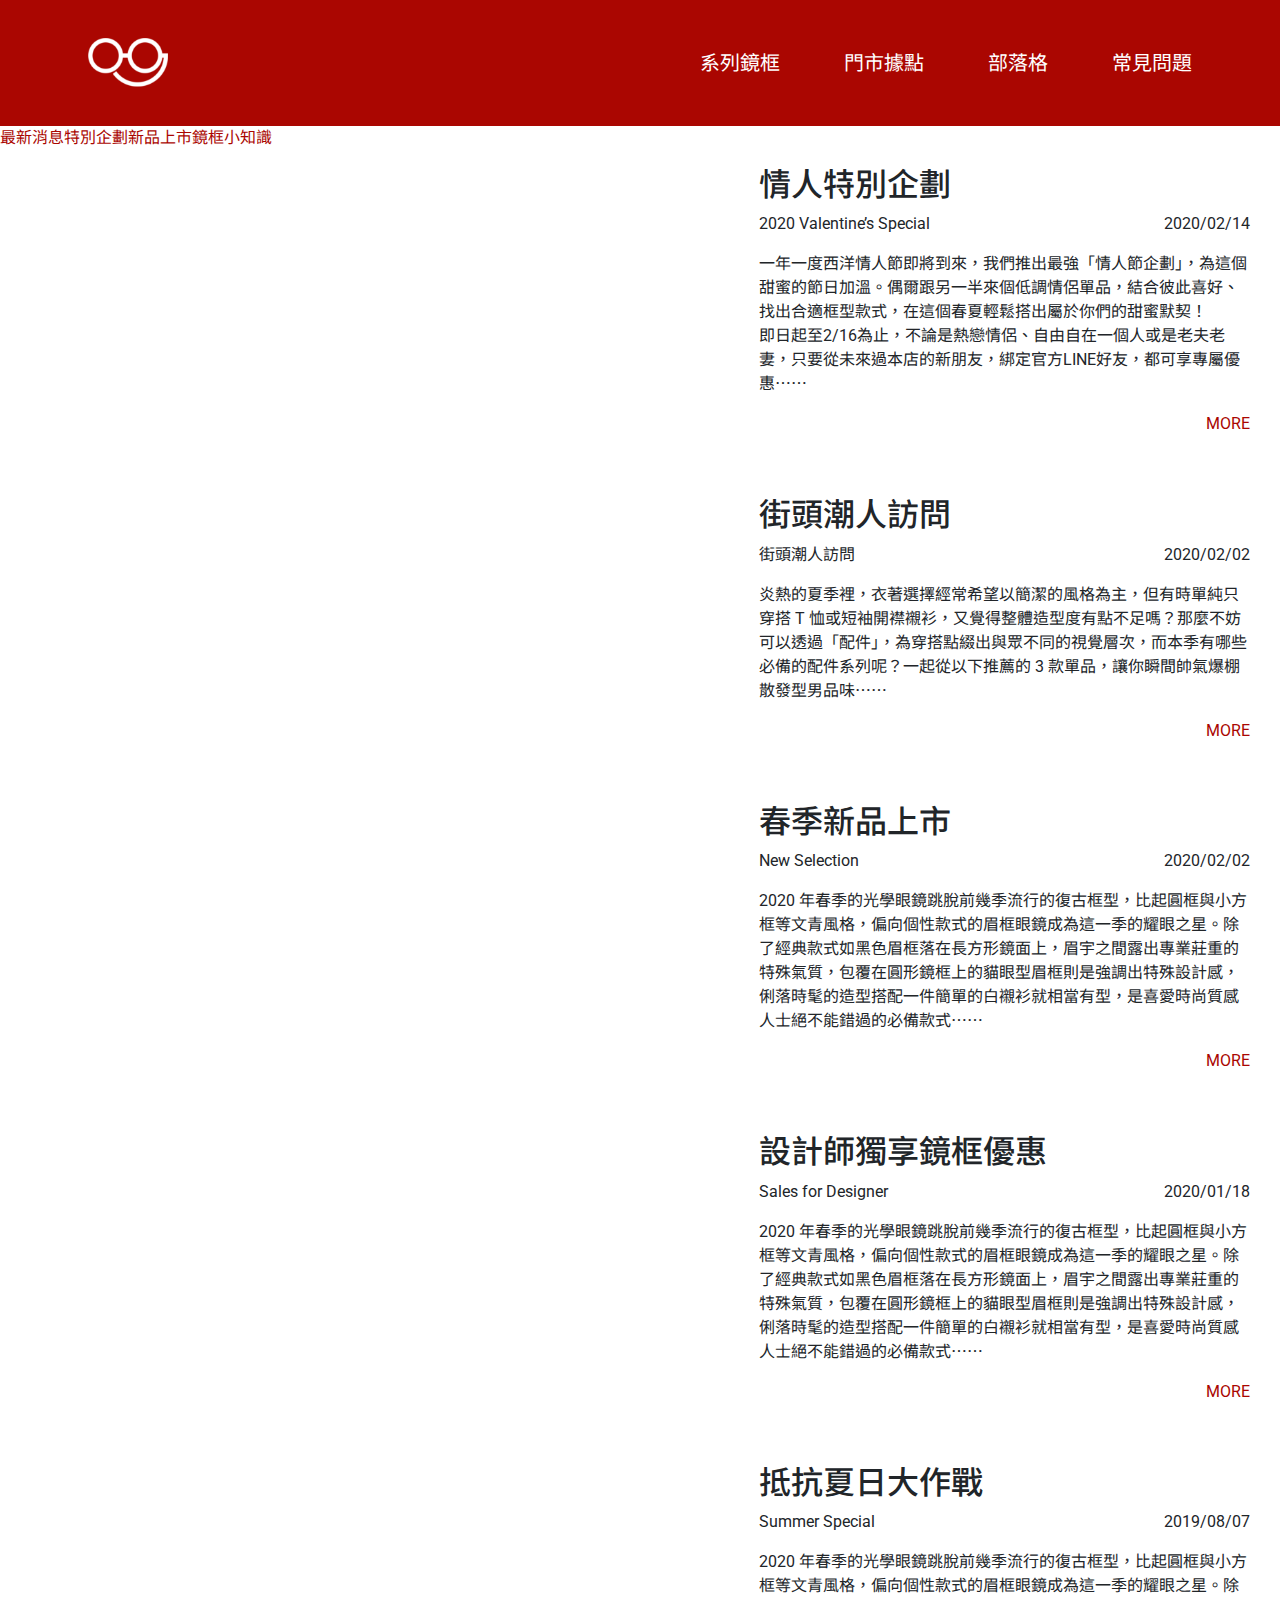
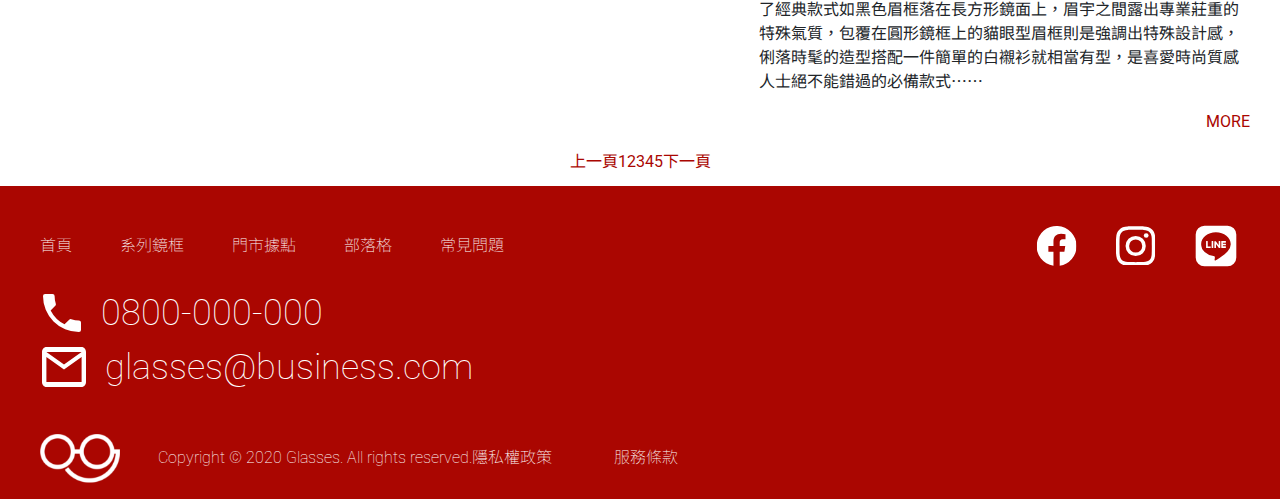
==== blog.html @ 4749c4c3 "Add files via upload" ====
<!DOCTYPE html>
<html lang="en">
<head>
    <meta charset="UTF-8">
    <meta name="viewport" content="width=device-width, initial-scale=1.0">
    <link href="https://fonts.googleapis.com/css2?family=Noto+Sans+TC:wght@300&display=swap" rel="stylesheet">
    <link href="https://fonts.googleapis.com/css2?family=Roboto:wght@300&display=swap" rel="stylesheet">
    <link href="https://fonts.googleapis.com/css2?family=Roboto:wght@500&display=swap" rel="stylesheet">
    <link rel="stylesheet" href="css/all.css">
    <title>部落格｜微笑眼鏡</title>
</head>
<body>
    <div class="pink container-fliud">
        <div class="header">
            <div class="d-none d-md-block">
                <div class="navbar col-12 d-flex justify-content-md-around justify-content-lg-between px-lg-13">
                    <h1 class="brandLogo m-0 py-7"><a href="index.html">LOGO品牌識別</a></h1>
                    <ul class="d-flex m-0">
                        <li><a class="mr-11" href="product.html">系列鏡框</a></li><a href="#"></a>
                        <li><a class="mr-11" href="store.html">門市據點</a></li><a href="#"></a>
                        <li><a class="mr-11" href="blog.html">部落格</a></li><a href="#"></a>
                        <li><a href="FAQ.html">常見問題</a></li><a href="#"></a>
                    </ul>
                </div>
            </div>
            <div class="d-block d-md-none">
                <div class="navbarMobile col-12 d-flex align-items-center">
                    <a href="#"><img src="img/burger.svg" alt=""></a>
                    <h1 class="brandLogo mb-0"><a href="index.html">LOGO品牌識別</a></h1>
                </div>
            </div>
        </div>
    </div>
    <div class="darkRed container-fliud">
        <ul class="blog-menuBar d-flex p-0">
            <li><a href="#">最新消息</a></li>
            <li><a href="#">特別企劃</a></li>
            <li><a href="#">新品上市</a></li>
            <li><a href="#">鏡框小知識</a></li>
        </ul>
    </div>
    <div class="articlePadding container">
        <ul class="articleList p-0">
            <li class="article-item d-flex pb-10">
                <img class="col-lg-7" src="../img/blogPic1.png" alt="">
                <div class="article-content col-lg-5">
                    <h2 class="article-title">情人特別企劃</h2>
                    <div class="article-date d-flex justify-content-lg-between">
                        <p>2020 Valentine’s Special</p>
                        <span>2020/02/14</span>
                    </div>
                    <p class="article-copywriting">一年一度西洋情人節即將到來，我們推出最強「情人節企劃」，為這個甜蜜的節日加溫。偶爾跟另一半來個低調情侶單品，結合彼此喜好、找出合適框型款式，在這個春夏輕鬆搭出屬於你們的甜蜜默契！<br>即日起至2/16為止，不論是熱戀情侶、自由自在一個人或是老夫老妻，只要從未來過本店的新朋友，綁定官方LINE好友，都可享專屬優惠⋯⋯</p>
                    <div class="end d-flex justify-content-end">
                        <a class="more" href="blogDetail.html">MORE</a>
                    </div>
                </div>
            </li>
            <li class="article-item d-flex pb-10">
                <img class="col-lg-7" src="../img/blogPic2.png" alt="">
                <div class="article-content col-lg-5">
                    <h2 class="article-title">街頭潮人訪問</h2>
                    <div class="article-date d-flex justify-content-lg-between">
                        <p>街頭潮人訪問</p>
                        <span>2020/02/02</span>
                    </div>
                    <p class="article-copywriting">炎熱的夏季裡，衣著選擇經常希望以簡潔的風格為主，但有時單純只穿搭 T 恤或短袖開襟襯衫，又覺得整體造型度有點不足嗎？那麼不妨可以透過「配件」，為穿搭點綴出與眾不同的視覺層次，而本季有哪些必備的配件系列呢？一起從以下推薦的 3 款單品，讓你瞬間帥氣爆棚散發型男品味⋯⋯</p>
                    <div class="end d-flex justify-content-end">
                        <a class="more" href="blogDetail.html">MORE</a>
                    </div>
                </div>
            </li>
            <li class="article-item d-flex pb-10">
                <img class="col-lg-7" src="../img/blogPic3.png" alt="">
                <div class="article-content col-lg-5">
                    <h2 class="article-title">春季新品上市</h2>
                    <div class="article-date d-flex justify-content-lg-between">
                        <p>New Selection</p>
                        <span>2020/02/02</span>
                    </div>
                    <p class="article-copywriting">2020 年春季的光學眼鏡跳脫前幾季流行的復古框型，比起圓框與小方框等文青風格，偏向個性款式的眉框眼鏡成為這一季的耀眼之星。除了經典款式如黑色眉框落在長方形鏡面上，眉宇之間露出專業莊重的特殊氣質，包覆在圓形鏡框上的貓眼型眉框則是強調出特殊設計感，俐落時髦的造型搭配一件簡單的白襯衫就相當有型，是喜愛時尚質感人士絕不能錯過的必備款式⋯⋯</p>
                    <div class="end d-flex justify-content-end">
                        <a class="more" href="blogDetail.html">MORE</a>
                    </div>
                </div>
            </li>
            <li class="article-item d-flex pb-10">
                <img class="col-lg-7" src="../img/blogPic4.png" alt="">
                <div class="article-content col-lg-5">
                    <h2 class="article-title">設計師獨享鏡框優惠</h2>
                    <div class="article-date d-flex justify-content-lg-between">
                        <p>Sales for Designer</p>
                        <span>2020/01/18</span>
                    </div>
                    <p class="article-copywriting">2020 年春季的光學眼鏡跳脫前幾季流行的復古框型，比起圓框與小方框等文青風格，偏向個性款式的眉框眼鏡成為這一季的耀眼之星。除了經典款式如黑色眉框落在長方形鏡面上，眉宇之間露出專業莊重的特殊氣質，包覆在圓形鏡框上的貓眼型眉框則是強調出特殊設計感，俐落時髦的造型搭配一件簡單的白襯衫就相當有型，是喜愛時尚質感人士絕不能錯過的必備款式⋯⋯</p>
                    <div class="end d-flex justify-content-end">
                        <a class="more" href="blogDetail.html">MORE</a>
                    </div>
                </div>
            </li>
            <li class="article-item d-flex">
                <img class="col-lg-7" src="../img/blogPic5.png" alt="">
                <div class="article-content col-lg-5">
                    <h2 class="article-title">抵抗夏日大作戰</h2>
                    <div class="article-date d-flex justify-content-lg-between">
                        <p>Summer Special</p>
                        <span>2019/08/07</span>
                    </div>
                    <p class="article-copywriting">2020 年春季的光學眼鏡跳脫前幾季流行的復古框型，比起圓框與小方框等文青風格，偏向個性款式的眉框眼鏡成為這一季的耀眼之星。除了經典款式如黑色眉框落在長方形鏡面上，眉宇之間露出專業莊重的特殊氣質，包覆在圓形鏡框上的貓眼型眉框則是強調出特殊設計感，俐落時髦的造型搭配一件簡單的白襯衫就相當有型，是喜愛時尚質感人士絕不能錯過的必備款式⋯⋯</p>
                    <div class="end d-flex justify-content-end">
                        <a class="more" href="blogDetail.html">MORE</a>
                    </div>
                </div>
            </li>
        </ul>
        <div class="pageBar d-flex justify-content-center pb-3">
            <ul class="d-flex p-0 m-0">
                <li><a class="pre-page clearl-pr" href="#">上一頁</a></li>
                <li><a class="page-num num-1 page-hover clearl-pr" href="#">1</a></li>
                <li><a class="page-num num-2 active clearl-pr" href="#">2</a></li>
                <li><a class="page-num num-3 page-hover clearl-pr" href="#">3</a></li>
                <li><a class="page-num num-4 page-hover clearl-pr" href="#">4</a></li>
                <li><a class="page-num num-5 page-hover clearl-pr" href="#">5</a></li>
                <li><a class="next-page" href="#">下一頁</a></li>
            </ul>
        </div>
    </div>
    <div class="red container-fliud">
        <div class="row m-0">
            <div class="footer d-flex flex-column align-items-lg-between pt-6 pt-md-0">
                <!-- 平板以上顯示 -->
                <div class="d-none d-md-block">
                    <div class="menubar d-flex justify-content-between">
                        <ul class="menuList d-flex justify-content-md-center justify-content-lg-start align-items-center p-0">
                            <li class="menuList-item"><a class="pl-0" href="index.html">首頁</a></li>
                            <li class="menuList-item"><a href="product.html">系列鏡框</a></li>
                            <li class="menuList-item"><a href="store.html">門市據點</a></li>
                            <li class="menuList-item"><a href="blog.html">部落格</a></li>
                            <li class="menuList-item"><a href="FAQ.html">常見問題</a></li>
                        </ul> 
                        <!-- 社群媒體連結(PC, Pad ver.) -->
                        <ul class="iconList d-flex justify-content-end justify-content-md-center justify-content-lg-end">
                            <li class="icon-item">
                                <a href="#">
                                    <img class="d-none d-lg-block mr-8" src="img/fb.svg" alt="">
                                    <img class="d-md-block d-lg-none" src="img/fb-sm.svg" alt="">
                                </a>
                            </li>
                            <li class="icon-item">
                                <a href="#">
                                    <img class="d-none d-lg-block mr-8" src="img/ig.svg" alt="">
                                    <img class="d-md-block d-lg-none" src="img/ig-sm.svg" alt="">
                                </a>
                            </li>
                            <li class="icon-item">
                                <a href="#">
                                    <img class="d-none d-lg-block" src="img/line.svg" alt="">
                                    <img class="d-md-block d-lg-none" src="img/line-sm.svg" alt="">
                                </a>
                            </li>
                        </ul>
                    </div>
                </div> 
                <!-- 平板以上顯示 -->
                <div class="contact d-flex mb-6">
                    <!-- 電話及電子郵件 -->
                    <ul class="info d-flex flex-column p-0">
                        <li class="d-flex align-items-center">
                            <img class="d-none d-lg-block" src="img/phone.svg" alt="">
                            <img class="d-none d-md-block d-lg-none mr-md-5" src="img/phone-md.svg" alt="">
                            <img class="d-block d-md-none mr-1" src="img/phone-sm.svg" alt="">
                            <a class="telNumber" href="tel:+0800-000-000">0800-000-000</a>
                        </li>
                        <li class="d-flex align-items-center">
                            <img class="d-none d-lg-block" src="img/mail.svg" alt="">
                            <img class="d-none d-md-block d-lg-none mr-md-3" src="img/mail-md.svg" alt="">
                            <img class="d-block d-md-none mr-1" src="img/mail-sm.svg" alt="">
                            <a class="email" href="mailto:glasses@business.com">glasses@business.com</a>
                        </li>
                    </ul>
                    <!-- 社群媒體連結(mobile ver.) -->
                    <ul class="iconList d-flex justify-content-end d-block d-md-none">
                        <li class="icon-item">
                            <a href="#">
                                <img class="d-md-block" src="img/fb-sm.svg" alt="">
                            </a>
                        </li>
                        <li class="icon-item">
                            <a href="#">
                                <img class="d-md-block" src="img/ig-sm.svg" alt="">
                            </a>
                        </li>
                        <li class="icon-item">
                            <a href="#">
                                <img class="d-md-block" src="img/line-sm.svg" alt="">
                            </a>
                        </li>
                    </ul>
                </div>     
                <div class="bottom d-flex">
                    <ul class="copyright p-0 d-flex flex-column flex-md-row justify-content-between">
                        <li class="companyList p-0 d-flex align-items-center">
                            <a href="index.html"><img class="d-none d-lg-block" src="img/logo.png" alt=""></a>
                            <p class="m-0">Copyright © 2020 Glasses. All rights reserved.</p>
                        </li>
                        <li class="lawList p-0 d-flex flex-column align-items-start flex-md-row align-items-md-center justify-content-md-end">
                            <a class="PrivacyPolicy" href="#">隱私權政策</a>
                            <a href="#">服務條款</a>
                        </li>
                    </ul>
                    <div class="pt-8 d-block d-md-none"><a href="#"><img src="img/logo-sm.png" alt=""></a></div>
                </div>
            </div>
        </div>
    </div>
</body>
</html>
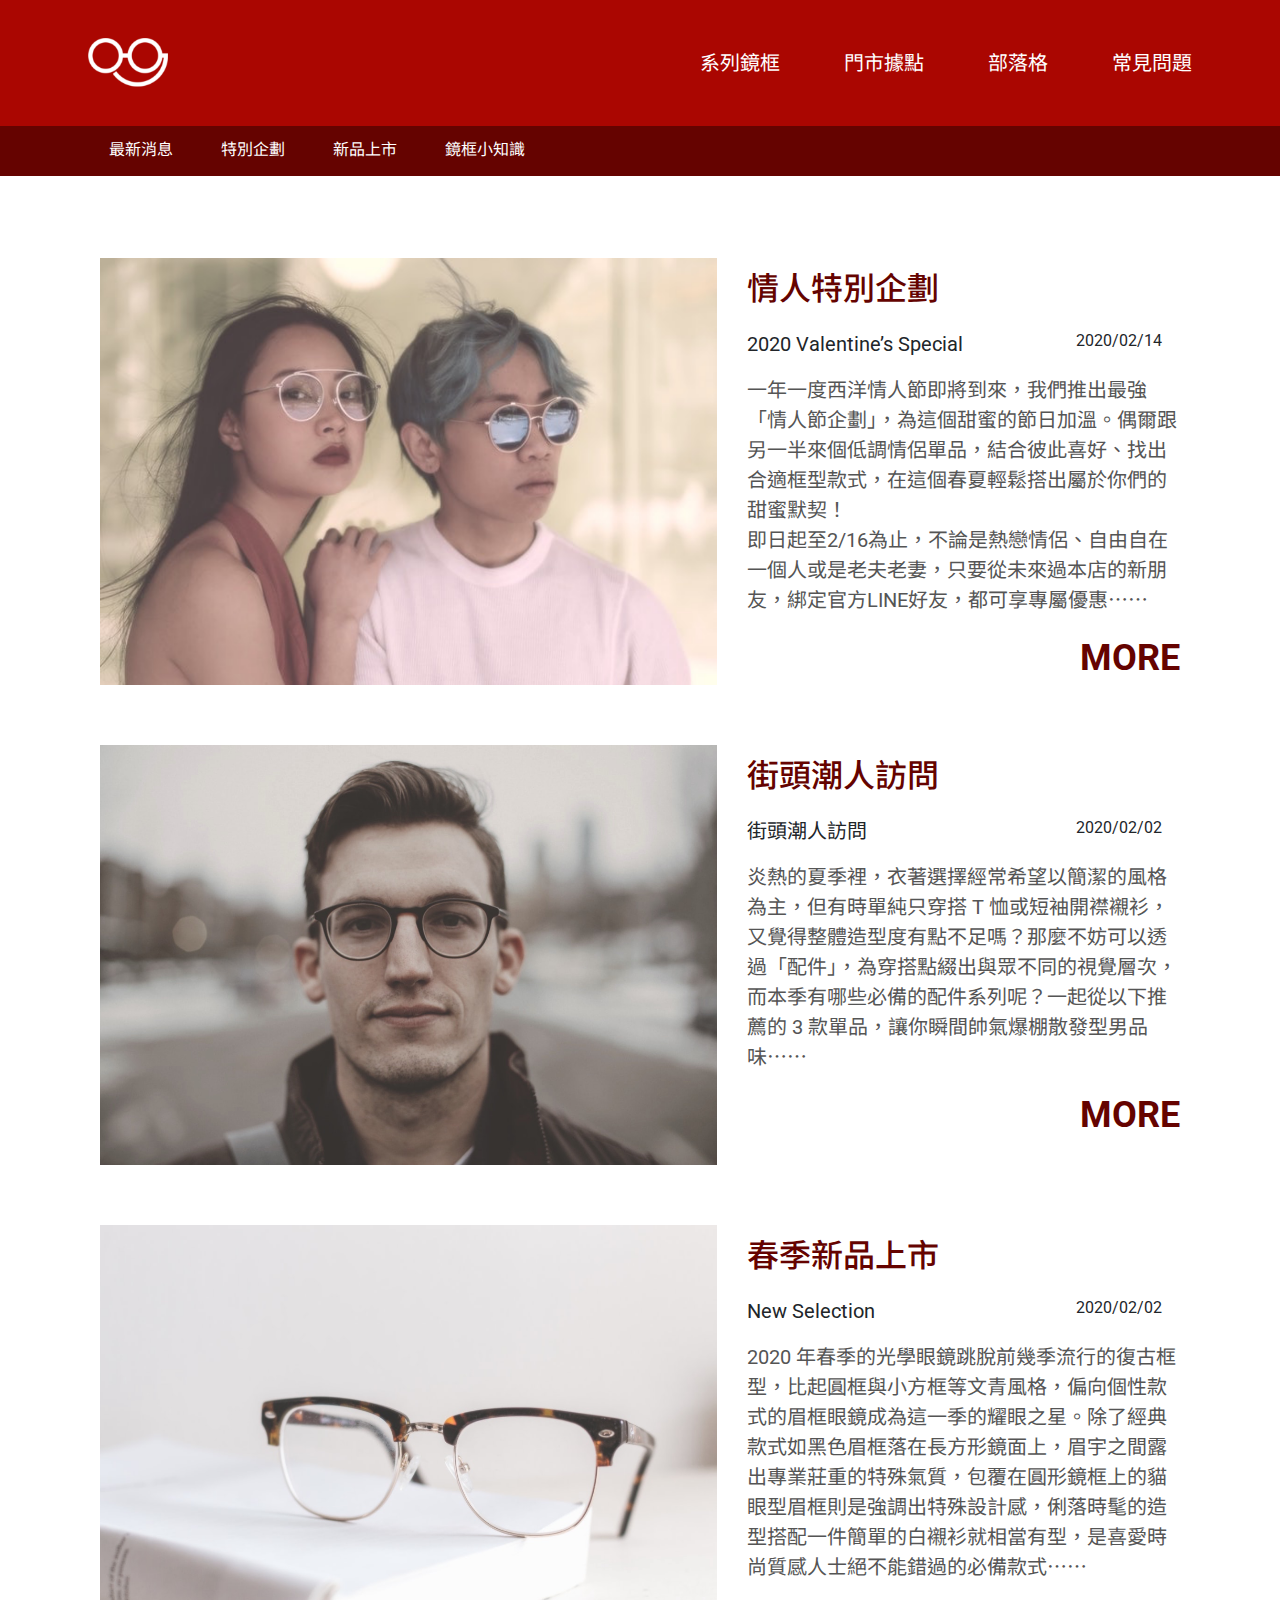
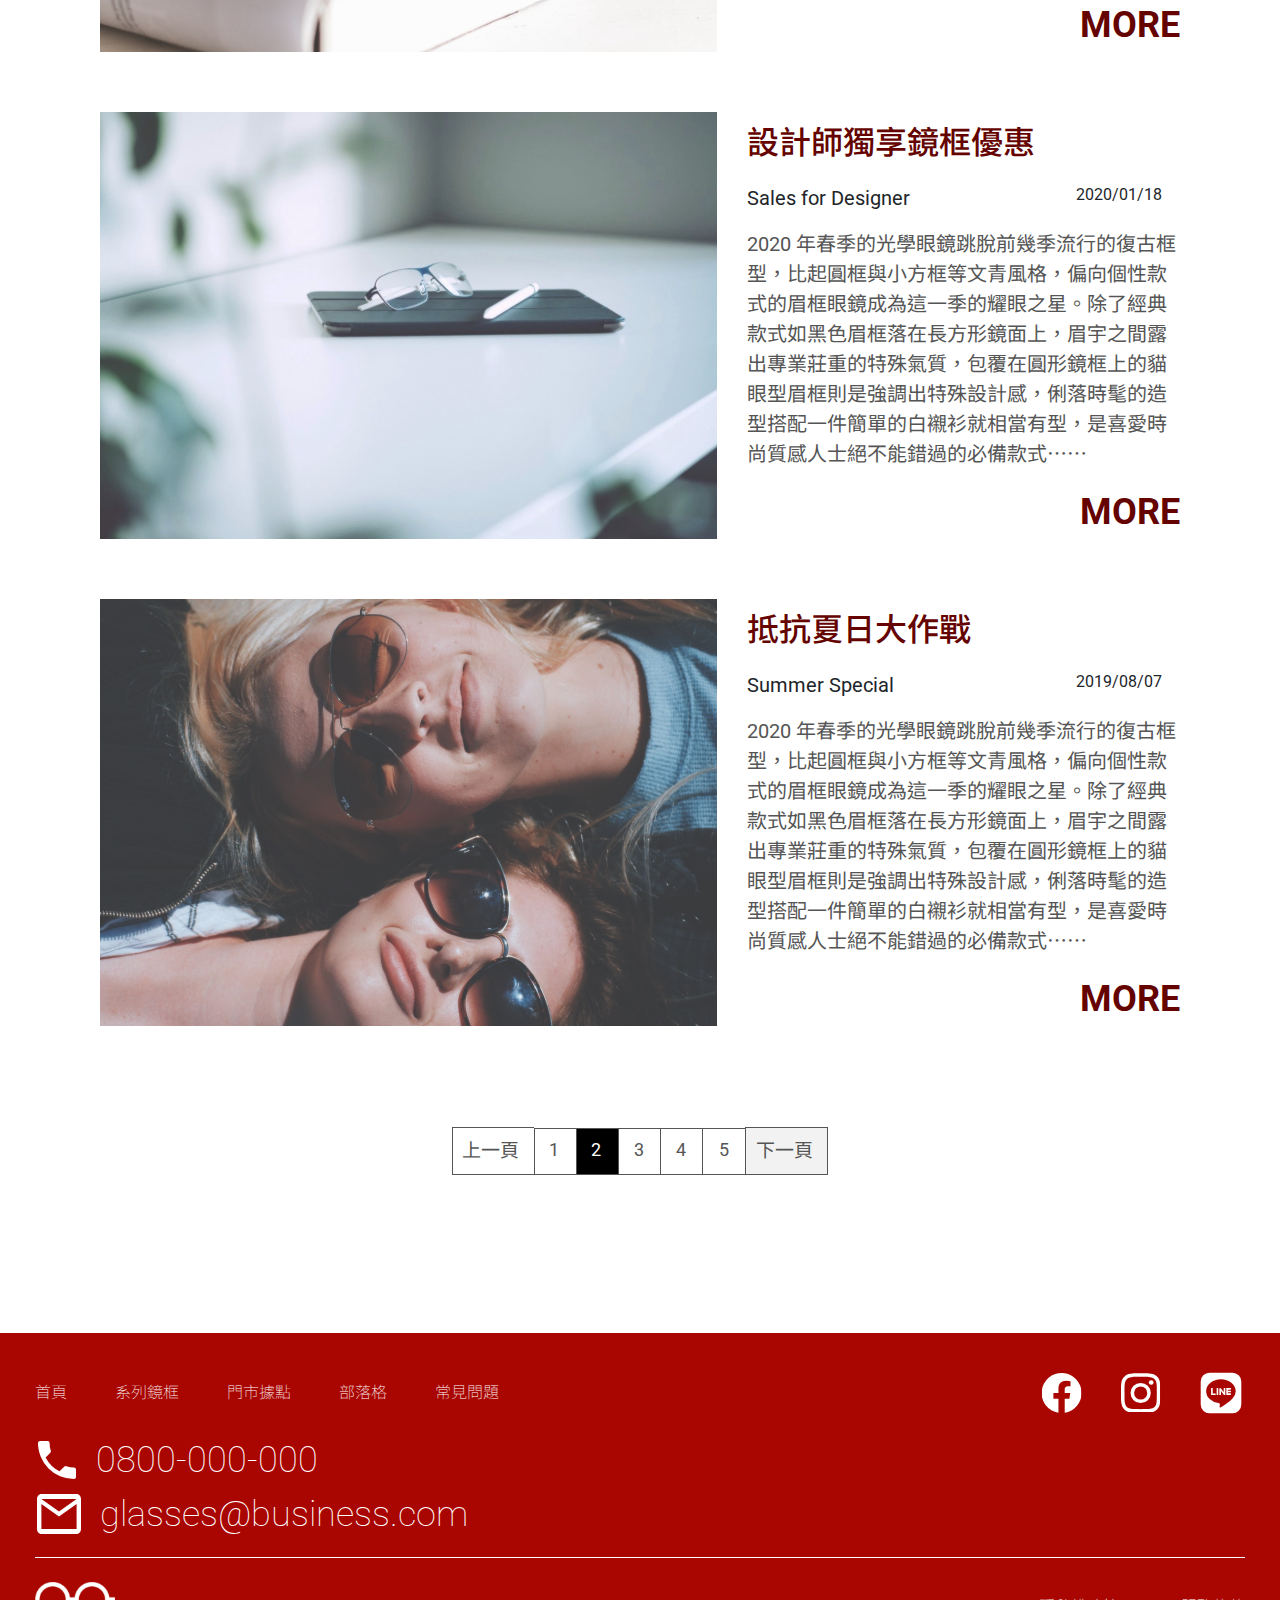
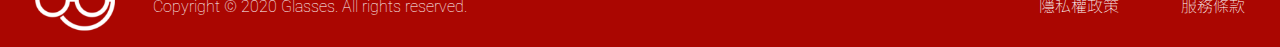
==== commit 1d8a898f: "Update blog.html" ====
--- a/blog.html
+++ b/blog.html
@@ -42,7 +42,7 @@
     <div class="articlePadding container">
         <ul class="articleList p-0">
             <li class="article-item d-flex pb-10">
-                <img class="col-lg-7" src="../img/blogPic1.png" alt="">
+                <img class="col-lg-7" src="img/blogPic1.png" alt="">
                 <div class="article-content col-lg-5">
                     <h2 class="article-title">情人特別企劃</h2>
                     <div class="article-date d-flex justify-content-lg-between">
@@ -56,7 +56,7 @@
                 </div>
             </li>
             <li class="article-item d-flex pb-10">
-                <img class="col-lg-7" src="../img/blogPic2.png" alt="">
+                <img class="col-lg-7" src="img/blogPic2.png" alt="">
                 <div class="article-content col-lg-5">
                     <h2 class="article-title">街頭潮人訪問</h2>
                     <div class="article-date d-flex justify-content-lg-between">
@@ -70,7 +70,7 @@
                 </div>
             </li>
             <li class="article-item d-flex pb-10">
-                <img class="col-lg-7" src="../img/blogPic3.png" alt="">
+                <img class="col-lg-7" src="img/blogPic3.png" alt="">
                 <div class="article-content col-lg-5">
                     <h2 class="article-title">春季新品上市</h2>
                     <div class="article-date d-flex justify-content-lg-between">
@@ -84,7 +84,7 @@
                 </div>
             </li>
             <li class="article-item d-flex pb-10">
-                <img class="col-lg-7" src="../img/blogPic4.png" alt="">
+                <img class="col-lg-7" src="img/blogPic4.png" alt="">
                 <div class="article-content col-lg-5">
                     <h2 class="article-title">設計師獨享鏡框優惠</h2>
                     <div class="article-date d-flex justify-content-lg-between">
@@ -98,7 +98,7 @@
                 </div>
             </li>
             <li class="article-item d-flex">
-                <img class="col-lg-7" src="../img/blogPic5.png" alt="">
+                <img class="col-lg-7" src="img/blogPic5.png" alt="">
                 <div class="article-content col-lg-5">
                     <h2 class="article-title">抵抗夏日大作戰</h2>
                     <div class="article-date d-flex justify-content-lg-between">
@@ -213,4 +213,4 @@
         </div>
     </div>
 </body>
-</html>+</html>
